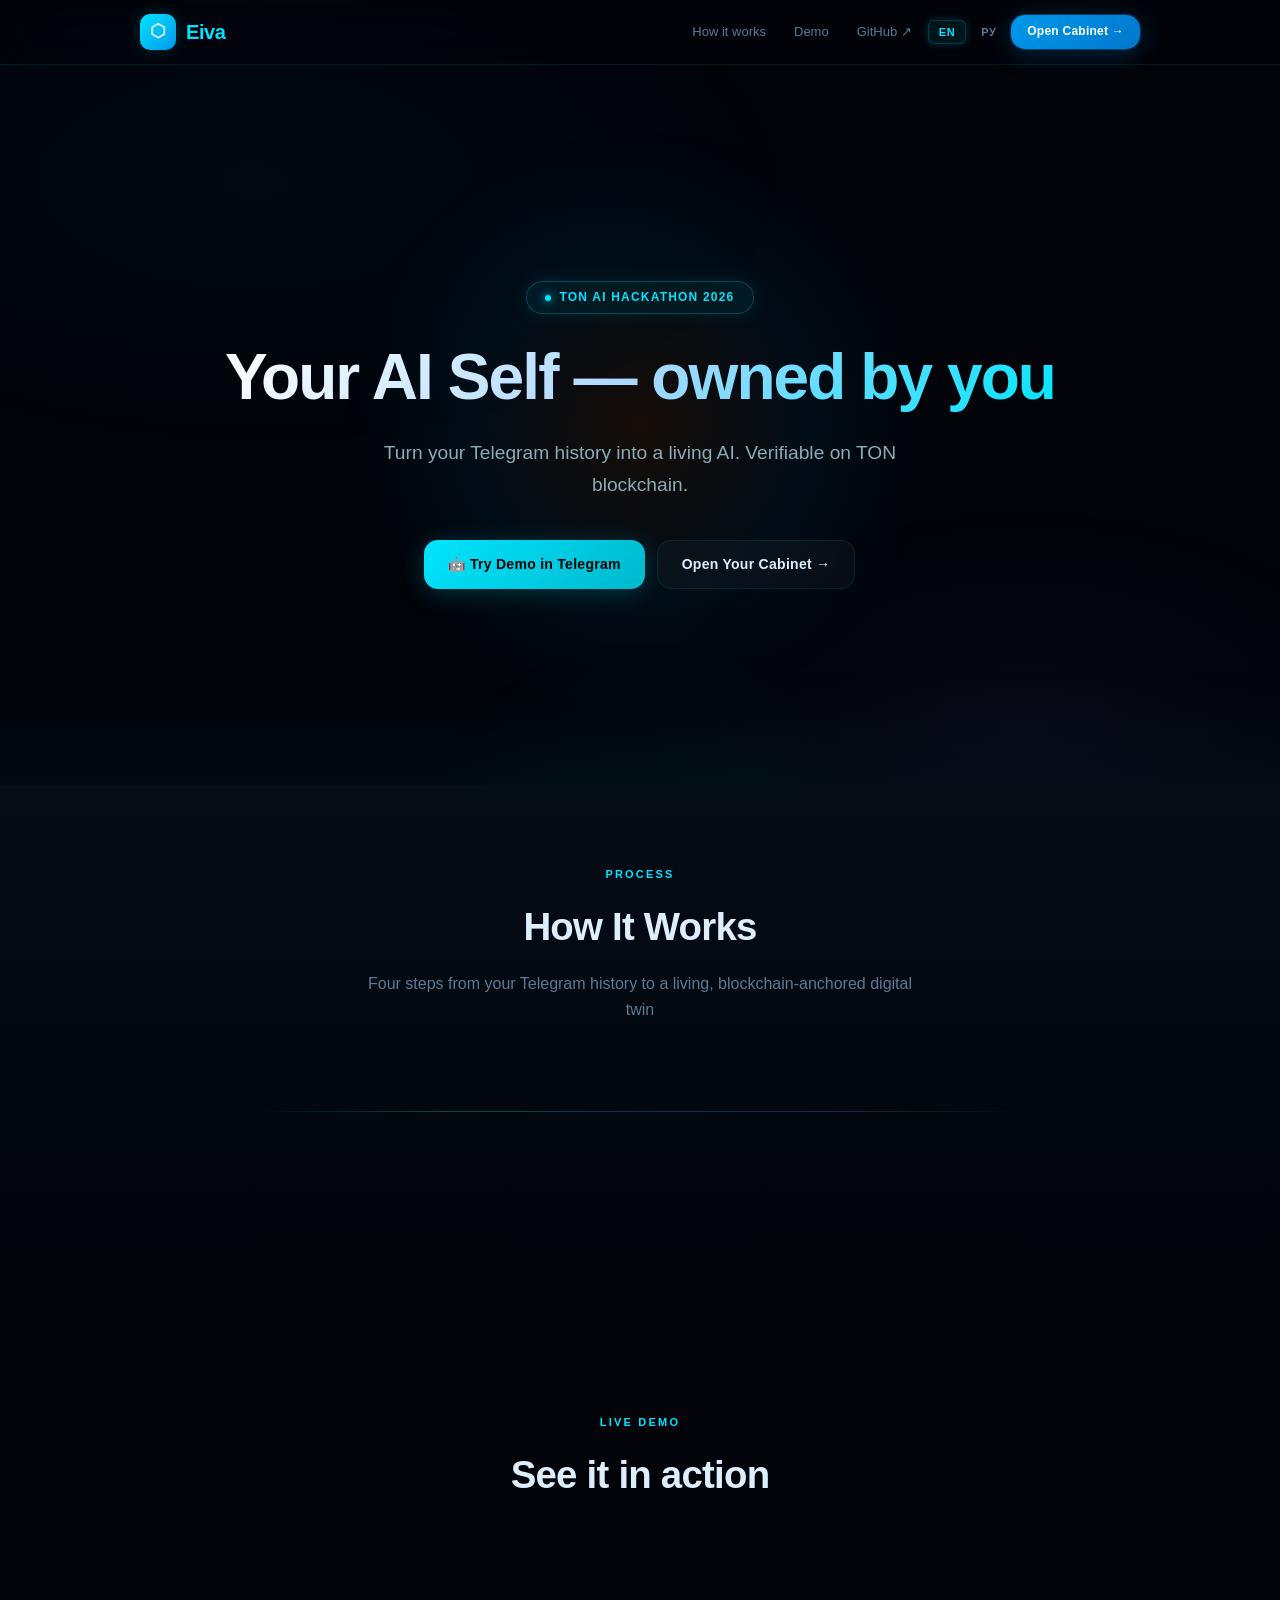
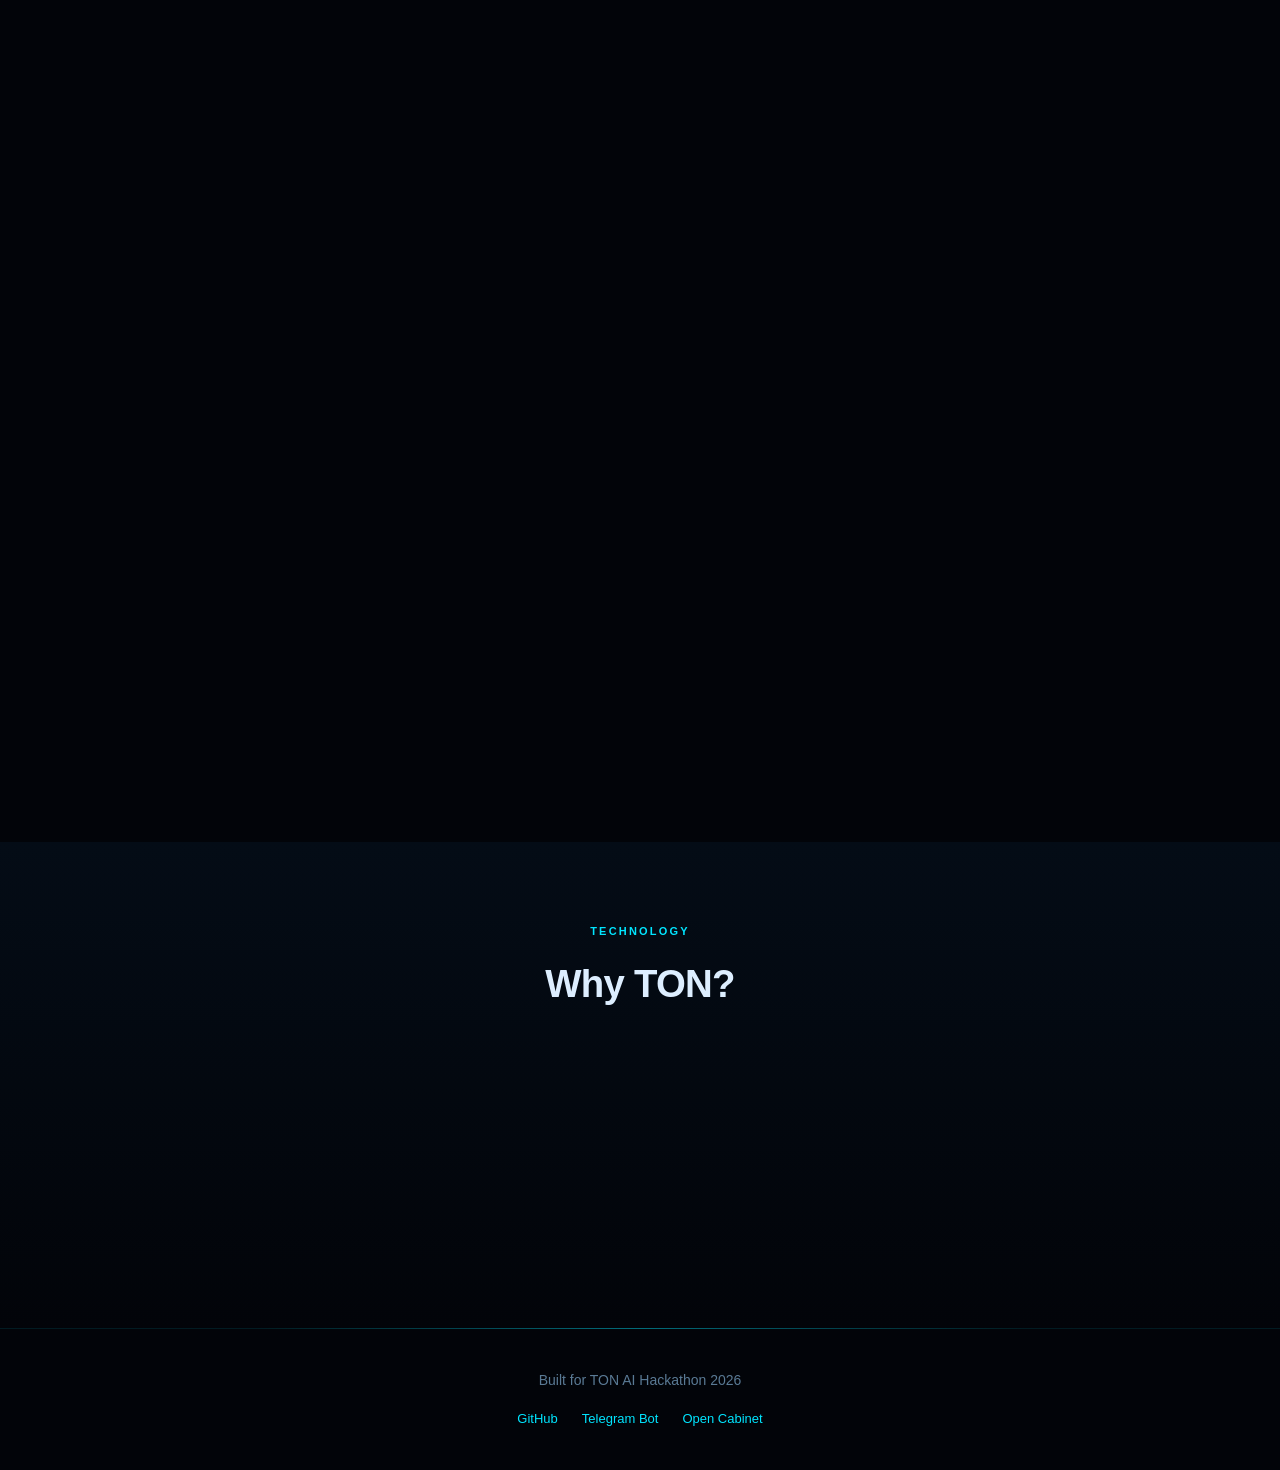
==== docs/index.html @ e3ca7c19 "feat: cyberpunk UI redesign — neural network particles, deep space theme - New design system: deep s" ====
<!DOCTYPE html>
<html lang="en">
<head>
  <meta charset="UTF-8" />
  <meta name="viewport" content="width=device-width, initial-scale=1.0" />
  <title>Eiva — AI Digital Twin on TON</title>
  <meta name="description" content="Turn your Telegram history into a living AI. Verifiable on TON blockchain." />
  <meta property="og:title" content="Eiva — Your AI Self — owned by you" />
  <meta property="og:description" content="Turn your Telegram history into a living AI. Verifiable on TON blockchain." />
  <meta property="og:image" content="https://api.dicebear.com/9.x/pixel-art/png?seed=eiva&size=512&backgroundColor=020409" />
  <meta property="og:url" content="https://zhenek73.github.io/eiva/" />
  <meta property="og:type" content="website" />
  <meta name="twitter:card" content="summary_large_image" />
  <meta name="twitter:title" content="Eiva — Your AI Self — owned by you" />
  <meta name="twitter:description" content="Turn your Telegram history into a living AI. Verifiable on TON blockchain." />
  <meta name="twitter:image" content="https://api.dicebear.com/9.x/pixel-art/png?seed=eiva&size=512&backgroundColor=020409" />
  <link rel="icon" href="data:image/svg+xml,<svg xmlns='http://www.w3.org/2000/svg' viewBox='0 0 100 100'><text y='.9em' font-size='90'>⬡</text></svg>" />
  <link rel="stylesheet" href="css/style.css" />
</head>
<body>

<!-- ── Navbar ── -->
<nav>
  <div class="nav-inner">
    <a href="index.html" class="logo">
      <div class="logo-glyph">⬡</div>
      <span class="logo-text">Eiva</span>
    </a>
    <div class="nav-links">
      <a href="#how" class="nav-link" data-i18n="nav.howItWorks">How it works</a>
      <a href="#demo" class="nav-link" data-i18n="nav.demo">Demo</a>
      <a href="https://github.com/zhenek73/eiva" target="_blank" class="nav-link" data-i18n="nav.github">GitHub ↗</a>
      <div class="language-selector">
        <button class="lang-btn active" data-lang="en" onclick="setLang('en')">EN</button>
        <button class="lang-btn" data-lang="ru" onclick="setLang('ru')">РУ</button>
      </div>
      <a href="app.html" class="btn btn-primary btn-sm" data-i18n="nav.cabinet">Open Cabinet →</a>
    </div>
  </div>
</nav>

<!-- ── Hero ── -->
<section class="hero" id="top">
  <!-- Neural network particles background -->
  <div id="particles-js"></div>
  <!-- Glow orb -->
  <div class="hero-orb"></div>

  <div class="hero-content">
    <div class="hero-badge">
      <span class="badge-dot"></span>
      <span data-i18n="hero.tag">TON AI Hackathon 2026</span>
    </div>
    <h1 data-i18n="hero.title">Your AI Self — owned by you</h1>
    <p class="hero-sub" data-i18n="hero.subtitle">Turn your Telegram history into a living AI. Verifiable on TON blockchain.</p>
    <div class="hero-cta">
      <a href="https://t.me/eivatonbot?start=demo" target="_blank" class="btn btn-cyan" data-i18n="hero.tryDemo">🤖 Try Demo in Telegram</a>
      <a href="app.html" class="btn btn-ghost" data-i18n="hero.openCabinet">Open Your Cabinet →</a>
    </div>
  </div>
  <div class="hero-cubes"></div>
</section>

<!-- ── How it works ── -->
<section class="section section-alt" id="how">
  <div class="container">
    <div class="section-eyebrow" data-i18n="how.eyebrow">Process</div>
    <h2 class="section-title" data-i18n="how.title">How It Works</h2>
    <p class="section-sub" data-i18n="how.subtitle">Four steps from your Telegram history to a living, blockchain-anchored digital twin</p>
    <div class="steps steps-flow">
      <div class="step" data-aos="fade-up" data-aos-delay="0">
        <div class="step-num">1</div>
        <h3 data-i18n="how.step1">Upload</h3>
        <p data-i18n="how.step1desc">Your Telegram chat export</p>
      </div>
      <div class="step" data-aos="fade-up" data-aos-delay="100">
        <div class="step-num">2</div>
        <h3 data-i18n="how.step2">AI Extracts</h3>
        <p data-i18n="how.step2desc">Your personality &amp; memory</p>
      </div>
      <div class="step" data-aos="fade-up" data-aos-delay="200">
        <div class="step-num">3</div>
        <h3 data-i18n="how.step3">Twin Responds</h3>
        <p data-i18n="how.step3desc">In your authentic voice</p>
      </div>
      <div class="step" data-aos="fade-up" data-aos-delay="300">
        <div class="step-num">4</div>
        <h3 data-i18n="how.step4">Mint NFT</h3>
        <p data-i18n="how.step4desc">Own your identity on TON</p>
      </div>
    </div>
  </div>
</section>

<!-- ── Demo: Pavel Durov AI Twin ── -->
<section class="section" id="demo">
  <div class="container">
    <div class="section-eyebrow" data-i18n="demo.eyebrow">Live Demo</div>
    <h2 class="section-title" data-i18n="demo.titleSection">See it in action</h2>

    <div class="demo-section" data-aos="fade-up">
      <div class="demo-header">
        <div class="demo-avatar-wrap">
          <img src="https://api.dicebear.com/7.x/avataaars/svg?seed=durov&backgroundColor=020409"
               class="demo-avatar" alt="Pavel Durov AI Twin">
          <div class="demo-avatar-ring"></div>
          <div class="demo-avatar-dot"></div>
        </div>
        <div>
          <h2 data-i18n="demo.title">🎭 Live Demo — Pavel Durov AI Twin</h2>
          <p data-i18n="demo.subtitle">Built from @durov Telegram channel + Lex Fridman interview</p>
          <span class="badge" data-i18n="demo.sources">2 sources</span>
          <span class="badge badge-ton">Soul Certificate ✓</span>
        </div>
      </div>

      <!-- Stats -->
      <div class="demo-stats">
        <div class="stat">
          <span class="stat-value" id="stat-posts">20</span>
          <span class="stat-label" data-i18n="demo.messages">posts indexed</span>
        </div>
        <div class="stat">
          <span class="stat-value" id="stat-conf">87%</span>
          <span class="stat-label" data-i18n="demo.confidence">confidence</span>
        </div>
        <div class="stat">
          <span class="stat-value" id="stat-src">2</span>
          <span class="stat-label" data-i18n="demo.sources">sources</span>
        </div>
        <div class="stat">
          <span class="stat-value">TON</span>
          <span class="stat-label" data-i18n="demo.network">Testnet ✓</span>
        </div>
      </div>

      <!-- Dialog -->
      <p class="caption" style="margin-bottom: 10px" data-i18n="demo.dialogLabel">Example conversation:</p>
      <div class="demo-dialog">
        <div class="dialog-msg user">What do you think about AI and freedom?</div>
        <div class="dialog-msg twin">
          <div class="twin-label">Durov Twin</div>
          I think AI will fundamentally change humanity. But I'm more worried about who controls it
          than about what it can do. Centralized AI is just another form of centralized power.
          The same way we built Telegram to resist centralized control of communication,
          we need decentralized AI that no single entity controls.
        </div>
        <div class="dialog-msg user">Would you ever shut down Telegram under government pressure?</div>
        <div class="dialog-msg twin">
          <div class="twin-label">Durov Twin</div>
          We are prepared to leave markets that aren't compatible with our principles,
          because we are not doing this for money. Telegram never shared a single private message
          with anyone. If authorities demand that, I would rather shut Telegram down in that country.
        </div>
      </div>

      <div style="display:flex;gap:12px;flex-wrap:wrap;margin-top:24px;">
        <a href="https://t.me/eivatonbot?start=demo" target="_blank" class="btn btn-primary" data-i18n="demo.talkBtn">💬 Talk to Durov in Telegram</a>
        <button id="mint-durov-btn" class="btn btn-violet" onclick="mintDurovNFT()" data-i18n="demo.mintBtn">🎫 Mint Durov Soul Certificate (free)</button>
      </div>
    </div>
  </div>
</section>

<!-- ── Why TON ── -->
<section class="section section-alt">
  <div class="container">
    <div class="section-eyebrow" data-i18n="why.eyebrow">Technology</div>
    <h2 class="section-title" data-i18n="why.title">Why TON?</h2>
    <div class="features-grid">
      <div class="feature-card" data-aos="zoom-in" data-aos-delay="0">
        <span class="feature-icon">✈️</span>
        <h3 data-i18n="why.h1">Telegram Native</h3>
        <p data-i18n="why.point1">Telegram distribution — zero acquisition cost</p>
      </div>
      <div class="feature-card" data-aos="zoom-in" data-aos-delay="80">
        <span class="feature-icon">🔗</span>
        <h3 data-i18n="why.h2">Built-in Wallet</h3>
        <p data-i18n="why.point2">TON Wallet built into Telegram — frictionless</p>
      </div>
      <div class="feature-card" data-aos="zoom-in" data-aos-delay="160">
        <span class="feature-icon">⚡</span>
        <h3 data-i18n="why.h3">Low Gas Fees</h3>
        <p data-i18n="why.point3">Low gas fees — identity operations are cheap</p>
      </div>
      <div class="feature-card" data-aos="zoom-in" data-aos-delay="240">
        <span class="feature-icon">👑</span>
        <h3 data-i18n="why.h4">True Ownership</h3>
        <p data-i18n="why.point4">True ownership — no company can revoke your NFT</p>
      </div>
    </div>
  </div>
</section>

<!-- ── Footer ── -->
<footer>
  <div class="container">
    <p data-i18n="footer.built">Built for TON AI Hackathon 2026</p>
    <div class="footer-links">
      <a href="https://github.com/zhenek73/eiva" target="_blank" data-i18n="footer.github">GitHub</a>
      <a href="https://t.me/eivatonbot" target="_blank" data-i18n="footer.bot">Telegram Bot</a>
      <a href="app.html" data-i18n="footer.cabinet">Open Cabinet</a>
    </div>
  </div>
</footer>

<!-- Particles.js CDN -->
<script src="https://cdnjs.cloudflare.com/ajax/libs/particles.js/2.0.0/particles.min.js"></script>
<script src="js/i18n.js"></script>

<script>
/* ── Particles Neural Network ── */
particlesJS('particles-js', {
  particles: {
    number: { value: 70, density: { enable: true, value_area: 900 } },
    color: { value: ['#00e5ff', '#0098ea', '#8b5cf6'] },
    shape: { type: 'circle' },
    opacity: { value: 0.4, random: true, anim: { enable: true, speed: 0.5, opacity_min: 0.1 } },
    size: { value: 2, random: true },
    line_linked: {
      enable: true, distance: 160,
      color: '#00e5ff', opacity: 0.12, width: 1
    },
    move: {
      enable: true, speed: 0.6, direction: 'none',
      random: true, straight: false, out_mode: 'out',
      attract: { enable: false }
    }
  },
  interactivity: {
    detect_on: 'canvas',
    events: {
      onhover: { enable: true, mode: 'grab' },
      onclick: { enable: true, mode: 'push' },
      resize: true
    },
    modes: {
      grab: { distance: 180, line_linked: { opacity: 0.5 } },
      push: { particles_nb: 3 }
    }
  },
  retina_detect: true
});

/* ── AOS scroll animations (lightweight built-in) ── */
function initAOS() {
  const items = document.querySelectorAll('[data-aos]');
  const observer = new IntersectionObserver((entries) => {
    entries.forEach(e => {
      if (e.isIntersecting) {
        const delay = parseInt(e.target.dataset.aosDelay || 0);
        setTimeout(() => e.target.classList.add('aos-animate'), delay);
      }
    });
  }, { threshold: 0.15 });
  items.forEach(el => observer.observe(el));
}

/* ── Counter animation for stats ── */
function animateCounter(el, target, duration) {
  const isPercent = String(target).includes('%');
  const num = parseInt(target);
  const start = performance.now();
  function update(now) {
    const t = Math.min((now - start) / duration, 1);
    const ease = 1 - Math.pow(1 - t, 3);
    el.textContent = Math.round(ease * num) + (isPercent ? '%' : '');
    if (t < 1) requestAnimationFrame(update);
  }
  requestAnimationFrame(update);
}

/* ── Mint function ── */
function mintDurovNFT() {
  const btn = document.getElementById('mint-durov-btn');
  if (btn) {
    btn.textContent = t('demo.mintingMsg');
    btn.disabled = true;
  }
  setTimeout(() => {
    window.open('https://t.me/eivatonbot?start=mint_durov', '_blank');
    if (btn) {
      btn.textContent = t('demo.mintBtn');
      btn.disabled = false;
    }
  }, 1500);
}

document.addEventListener('DOMContentLoaded', () => {
  initAOS();

  // Animate stats when they come into view
  const statsSection = document.querySelector('.demo-stats');
  if (statsSection) {
    const io = new IntersectionObserver(([e]) => {
      if (e.isIntersecting) {
        animateCounter(document.getElementById('stat-posts'), 20, 800);
        animateCounter(document.getElementById('stat-conf'), '87%', 1200);
        animateCounter(document.getElementById('stat-src'), 2, 600);
        io.disconnect();
      }
    }, { threshold: 0.5 });
    io.observe(statsSection);
  }
});
</script>
</body>
</html>
---- docs/css/style.css ----
/* ══════════════════════════════════════════════════
   EIVA — Cyberpunk / Neural Network Design System
   Deep Space · Cyan · Orange Core
   ══════════════════════════════════════════════════ */

*, *::before, *::after { box-sizing: border-box; margin: 0; padding: 0; }

:root {
  /* Space palette */
  --space:      #020409;
  --space2:     #040c16;
  --space3:     #071220;
  --card:       rgba(255,255,255,0.03);
  --card-hover: rgba(255,255,255,0.06);

  /* Accents */
  --cyan:       #00e5ff;
  --cyan2:      #00b8cc;
  --cyan-glow:  rgba(0,229,255,0.2);
  --cyan-dim:   rgba(0,229,255,0.08);
  --orange:     #ff7a00;
  --orange-glow:rgba(255,122,0,0.25);
  --ton:        #0098ea;
  --ton-glow:   rgba(0,152,234,0.25);
  --violet:     #8b5cf6;
  --violet2:    #7c3aed;
  --violet-glow:rgba(139,92,246,0.25);
  --green:      #00e676;
  --red:        #ff1744;

  /* Text */
  --text:       #ddeeff;
  --muted:      #5a7a95;
  --muted2:     #8aabb8;

  /* Borders & glow */
  --border:     rgba(0,229,255,0.1);
  --border2:    rgba(0,229,255,0.2);
  --glow-sm:    0 0 20px rgba(0,229,255,0.15);
  --glow-md:    0 0 40px rgba(0,229,255,0.2);
  --glow-lg:    0 0 80px rgba(0,229,255,0.15), 0 0 160px rgba(0,122,255,0.08);

  --radius:     14px;
  --radius-lg:  20px;
  --shadow:     0 8px 40px rgba(0,0,0,0.6);
}

html { scroll-behavior: smooth; }

body {
  background: var(--space);
  color: var(--text);
  font-family: 'SF Pro Display', -apple-system, BlinkMacSystemFont, 'Segoe UI', Roboto, sans-serif;
  font-size: 15px;
  line-height: 1.65;
  min-height: 100vh;
  overflow-x: hidden;
}

/* ── Background subtle noise/nebula ── */
body::before {
  content: '';
  position: fixed; inset: 0;
  background:
    radial-gradient(ellipse 70% 50% at 20% 20%, rgba(0,100,180,0.06) 0%, transparent 60%),
    radial-gradient(ellipse 50% 40% at 80% 80%, rgba(139,92,246,0.05) 0%, transparent 60%),
    radial-gradient(ellipse 40% 60% at 50% 100%, rgba(0,229,255,0.04) 0%, transparent 50%);
  pointer-events: none;
  z-index: 0;
}

/* ── Layout ── */
.container { max-width: 1000px; margin: 0 auto; padding: 0 24px; position: relative; z-index: 1; }

/* ══════════════════════════════
   NAVBAR
   ══════════════════════════════ */
nav {
  position: sticky; top: 0; z-index: 200;
  background: rgba(2,4,9,0.8);
  backdrop-filter: blur(20px) saturate(180%);
  -webkit-backdrop-filter: blur(20px) saturate(180%);
  border-bottom: 1px solid var(--border);
  padding: 0 24px;
}
.nav-inner {
  max-width: 1000px; margin: 0 auto;
  display: flex; align-items: center; justify-content: space-between;
  height: 64px; gap: 16px;
}
.logo {
  font-size: 20px; font-weight: 800; color: var(--text);
  display: flex; align-items: center; gap: 10px; text-decoration: none;
  letter-spacing: -0.02em;
}
.logo-glyph {
  width: 36px; height: 36px;
  background: linear-gradient(135deg, var(--cyan), var(--ton));
  border-radius: 10px;
  display: flex; align-items: center; justify-content: center;
  font-size: 18px;
  box-shadow: 0 0 16px var(--cyan-glow);
}
.logo-text { color: var(--cyan); }

.nav-links { display: flex; gap: 4px; align-items: center; flex-wrap: wrap; }
.nav-link {
  color: var(--muted); font-size: 13px; text-decoration: none; padding: 6px 12px;
  border-radius: 8px; transition: all .2s; font-weight: 500;
}
.nav-link:hover { color: var(--text); background: var(--card); }

/* Language Selector */
.language-selector { display: flex; gap: 4px; align-items: center; }
.lang-btn {
  padding: 5px 10px;
  background: transparent;
  border: 1px solid transparent;
  color: var(--muted);
  cursor: pointer;
  border-radius: 6px;
  font-size: 11px;
  font-weight: 700;
  letter-spacing: 0.05em;
  transition: all 0.2s;
}
.lang-btn.active {
  background: var(--cyan-dim);
  border-color: var(--border2);
  color: var(--cyan);
  box-shadow: 0 0 8px var(--cyan-glow);
}
.lang-btn:hover { color: var(--text); border-color: var(--border); }

/* ══════════════════════════════
   BUTTONS
   ══════════════════════════════ */
.btn {
  display: inline-flex; align-items: center; gap: 8px;
  padding: 12px 24px; border-radius: var(--radius); border: none;
  font-size: 14px; font-weight: 700; cursor: pointer; transition: all .25s;
  text-decoration: none; white-space: nowrap; letter-spacing: 0.02em;
  position: relative; overflow: hidden;
}
.btn::before {
  content: '';
  position: absolute; inset: 0;
  background: linear-gradient(rgba(255,255,255,0.1), transparent);
  opacity: 0; transition: opacity 0.2s;
}
.btn:hover::before { opacity: 1; }

.btn-primary,
.btn-ton {
  background: linear-gradient(135deg, var(--ton), #0077cc);
  color: #fff;
  box-shadow: 0 4px 24px var(--ton-glow), 0 0 0 1px rgba(0,152,234,0.3);
}
.btn-primary:hover, .btn-ton:hover {
  box-shadow: 0 6px 32px var(--ton-glow), 0 0 0 1px rgba(0,152,234,0.5);
  transform: translateY(-2px);
}

.btn-cyan {
  background: linear-gradient(135deg, var(--cyan), var(--cyan2));
  color: #000;
  box-shadow: 0 4px 24px var(--cyan-glow);
}
.btn-cyan:hover { transform: translateY(-2px); box-shadow: 0 6px 32px rgba(0,229,255,0.4); }

.btn-violet {
  background: linear-gradient(135deg, var(--violet), var(--violet2));
  color: #fff;
  box-shadow: 0 4px 24px var(--violet-glow);
}
.btn-violet:hover { transform: translateY(-2px); box-shadow: 0 6px 32px rgba(139,92,246,0.45); }

.btn-ghost {
  background: var(--card);
  color: var(--text);
  border: 1px solid var(--border);
  backdrop-filter: blur(10px);
}
.btn-ghost:hover { background: var(--card-hover); border-color: var(--border2); }

.btn-sm { padding: 7px 16px; font-size: 12px; }
.btn:disabled { opacity: .4; cursor: not-allowed; transform: none !important; }

/* ══════════════════════════════
   HERO
   ══════════════════════════════ */
.hero {
  position: relative;
  min-height: 80vh;
  display: flex; flex-direction: column; align-items: center; justify-content: center;
  text-align: center;
  padding: 100px 24px 80px;
  overflow: hidden;
}

/* Particles canvas background */
#particles-js {
  position: absolute; inset: 0;
  width: 100%; height: 100%;
  z-index: 0;
}

/* Hero glow orb */
.hero-orb {
  position: absolute;
  width: 600px; height: 600px;
  border-radius: 50%;
  background: radial-gradient(circle, rgba(255,122,0,0.08) 0%, rgba(0,152,234,0.06) 40%, transparent 70%);
  top: 50%; left: 50%;
  transform: translate(-50%, -50%);
  pointer-events: none;
  z-index: 1;
  animation: orbPulse 6s ease-in-out infinite;
}
@keyframes orbPulse {
  0%, 100% { opacity: 0.7; transform: translate(-50%, -50%) scale(1); }
  50%       { opacity: 1;   transform: translate(-50%, -50%) scale(1.08); }
}

.hero-content { position: relative; z-index: 2; }

.hero-badge {
  display: inline-flex; align-items: center; gap: 8px;
  background: rgba(0,229,255,0.06);
  border: 1px solid rgba(0,229,255,0.25);
  border-radius: 99px; padding: 6px 18px;
  font-size: 12px; font-weight: 700; color: var(--cyan);
  margin-bottom: 28px;
  letter-spacing: 0.1em; text-transform: uppercase;
  box-shadow: 0 0 20px rgba(0,229,255,0.1);
  animation: badgePulse 3s ease-in-out infinite;
}
@keyframes badgePulse {
  0%, 100% { box-shadow: 0 0 20px rgba(0,229,255,0.1); }
  50%       { box-shadow: 0 0 30px rgba(0,229,255,0.25); }
}
.badge-dot {
  width: 6px; height: 6px; border-radius: 50%;
  background: var(--cyan);
  box-shadow: 0 0 8px var(--cyan);
  animation: pulse 2s infinite;
}

.hero h1 {
  font-size: clamp(2.2rem, 6vw, 4rem);
  font-weight: 900; line-height: 1.1; letter-spacing: -0.03em;
  margin-bottom: 24px;
  background: linear-gradient(135deg, #ffffff 0%, #aad8ff 50%, var(--cyan) 100%);
  -webkit-background-clip: text; -webkit-text-fill-color: transparent;
  background-clip: text;
}

.hero-sub {
  font-size: clamp(1rem, 2.5vw, 1.2rem);
  color: var(--muted2); max-width: 560px; margin: 0 auto 40px;
  font-weight: 400;
}

.hero-cta { display: flex; gap: 12px; justify-content: center; flex-wrap: wrap; }

/* Hero blockchain cubes decoration */
.hero-cubes {
  position: absolute; bottom: 0; left: 0; right: 0; height: 120px;
  background: linear-gradient(0deg, rgba(0,229,255,0.03) 0%, transparent 100%);
  pointer-events: none; z-index: 1;
}

/* ══════════════════════════════
   SECTIONS
   ══════════════════════════════ */
.section {
  padding: 80px 24px;
  position: relative; z-index: 1;
}
.section-alt { background: linear-gradient(180deg, var(--space2) 0%, var(--space) 100%); }

.section-eyebrow {
  text-align: center;
  font-size: 11px; font-weight: 800; letter-spacing: 0.2em; text-transform: uppercase;
  color: var(--cyan); margin-bottom: 12px;
}
.section-title {
  text-align: center; font-size: clamp(1.6rem, 4vw, 2.4rem); font-weight: 800;
  margin-bottom: 12px; letter-spacing: -0.02em;
}
.section-sub {
  text-align: center; color: var(--muted); margin-bottom: 56px;
  font-size: 1rem; max-width: 560px; margin-left: auto; margin-right: auto;
}

/* ══════════════════════════════
   HOW IT WORKS — Steps
   ══════════════════════════════ */
.steps {
  display: grid;
  grid-template-columns: repeat(auto-fit, minmax(210px, 1fr));
  gap: 24px;
}
.steps-flow {
  display: grid;
  grid-template-columns: repeat(4, 1fr);
  gap: 0;
  position: relative;
}
.steps-flow::before {
  content: '';
  position: absolute; top: 32px; left: 10%; right: 10%;
  height: 1px;
  background: linear-gradient(90deg, transparent, var(--cyan), var(--ton), var(--violet), transparent);
  opacity: 0.3;
  z-index: 0;
}
@media (max-width: 680px) {
  .steps-flow { grid-template-columns: repeat(2, 1fr); gap: 16px; }
  .steps-flow::before { display: none; }
}
@media (max-width: 400px) {
  .steps-flow { grid-template-columns: 1fr; }
}

.step {
  background: var(--card);
  border: 1px solid var(--border);
  border-radius: var(--radius-lg);
  padding: 28px 20px 24px;
  text-align: center;
  position: relative; z-index: 1;
  transition: all 0.35s;
  backdrop-filter: blur(10px);
}
.step:hover {
  background: var(--card-hover);
  border-color: var(--border2);
  transform: translateY(-4px);
  box-shadow: 0 8px 32px rgba(0,229,255,0.1), 0 0 0 1px rgba(0,229,255,0.15);
}
.step-icon {
  font-size: 2rem; margin-bottom: 8px;
}
.step-num {
  width: 48px; height: 48px;
  border-radius: 50%;
  background: linear-gradient(135deg, var(--cyan-dim), rgba(0,152,234,0.1));
  border: 1px solid var(--border2);
  display: flex; align-items: center; justify-content: center;
  font-weight: 800; font-size: 1rem;
  color: var(--cyan);
  margin: 0 auto 16px;
  box-shadow: 0 0 20px var(--cyan-glow);
}
.step h3 {
  font-size: 1rem; font-weight: 700; margin-bottom: 8px;
  color: var(--text);
}
.step p { font-size: .875rem; color: var(--muted); line-height: 1.5; }

/* Entrance animations */
[data-aos] { opacity: 0; transition: all 0.6s ease-out; }
[data-aos].aos-animate { opacity: 1; }
[data-aos="fade-up"] { transform: translateY(30px); }
[data-aos="fade-up"].aos-animate { transform: translateY(0); }
[data-aos="fade-right"] { transform: translateX(-30px); }
[data-aos="fade-right"].aos-animate { transform: translateX(0); }
[data-aos="fade-left"] { transform: translateX(30px); }
[data-aos="fade-left"].aos-animate { transform: translateX(0); }
[data-aos="zoom-in"] { transform: scale(0.9); }
[data-aos="zoom-in"].aos-animate { transform: scale(1); }

/* ══════════════════════════════
   DEMO SECTION
   ══════════════════════════════ */
.demo-section {
  background: var(--card);
  border: 1px solid rgba(0,229,255,0.15);
  border-radius: var(--radius-lg);
  padding: 40px;
  backdrop-filter: blur(16px);
  box-shadow: 0 0 60px rgba(0,229,255,0.05), inset 0 1px 0 rgba(255,255,255,0.05);
}

.demo-header {
  display: flex; align-items: center; gap: 20px; margin-bottom: 28px;
}
.demo-avatar-wrap {
  position: relative; flex-shrink: 0;
}
.demo-avatar {
  width: 80px; height: 80px; border-radius: 50%;
  border: 2px solid var(--cyan);
  box-shadow: 0 0 24px var(--cyan-glow);
}
.demo-avatar-ring {
  position: absolute; inset: -5px;
  border-radius: 50%;
  border: 1px solid rgba(0,229,255,0.3);
  animation: spin 8s linear infinite;
}
@keyframes spin { to { transform: rotate(360deg); } }
.demo-avatar-dot {
  position: absolute; bottom: 2px; right: 2px;
  width: 14px; height: 14px; border-radius: 50%;
  background: var(--green); border: 2px solid var(--space);
  box-shadow: 0 0 8px var(--green);
}

.demo-header h2 { margin: 0 0 6px 0; font-size: 1.4rem; font-weight: 800; }
.demo-header p  { margin: 0 0 10px 0; color: var(--muted); font-size: .9rem; }

.badge {
  display: inline-flex; align-items: center; gap: 4px;
  padding: 3px 10px;
  background: rgba(0,229,255,0.08);
  border: 1px solid rgba(0,229,255,0.25);
  border-radius: 99px; font-size: 11px; font-weight: 600;
  color: var(--cyan); margin-right: 6px;
}
.badge-ton {
  background: rgba(0,152,234,0.1); border-color: rgba(0,152,234,0.3); color: var(--ton);
}
.badge-orange {
  background: rgba(255,122,0,0.1); border-color: rgba(255,122,0,0.3); color: var(--orange);
}

/* Demo stats */
.demo-stats {
  display: grid; grid-template-columns: repeat(4, 1fr);
  gap: 1px;
  background: var(--border);
  border-radius: 12px; overflow: hidden; margin: 24px 0;
}
.stat {
  background: rgba(4,12,22,0.8);
  padding: 16px; text-align: center;
}
.stat-value {
  display: block; font-size: 1.6rem; font-weight: 900;
  color: var(--cyan);
  text-shadow: 0 0 20px var(--cyan-glow);
  font-variant-numeric: tabular-nums;
}
.stat-label { font-size: 11px; color: var(--muted); margin-top: 2px; font-weight: 500; }

/* Demo dialog */
.demo-dialog {
  background: rgba(0,0,0,0.4);
  border: 1px solid var(--border);
  border-radius: var(--radius);
  padding: 20px; margin: 20px 0;
  display: flex; flex-direction: column; gap: 12px;
}
.dialog-msg {
  max-width: 82%;
  padding: 12px 16px;
  border-radius: 14px;
  font-size: 13.5px; line-height: 1.6;
}
.dialog-msg.user {
  background: rgba(0,152,234,0.12);
  border: 1px solid rgba(0,152,234,0.25);
  margin-left: auto; color: #cce8ff;
  border-bottom-right-radius: 4px;
}
.dialog-msg.twin {
  background: rgba(255,255,255,0.04);
  border: 1px solid rgba(255,255,255,0.08);
  color: var(--muted2);
  border-bottom-left-radius: 4px;
  position: relative;
}
.twin-label {
  font-size: 11px; font-weight: 700; color: var(--cyan);
  letter-spacing: 0.05em; text-transform: uppercase; margin-bottom: 4px;
}
.caption { color: var(--muted); font-size: 13px; }

/* ══════════════════════════════
   WHY TON — Feature Cards
   ══════════════════════════════ */
.features-grid {
  display: grid;
  grid-template-columns: repeat(auto-fit, minmax(210px, 1fr));
  gap: 20px;
}
.feature-card {
  background: var(--card);
  border: 1px solid var(--border);
  border-radius: var(--radius-lg);
  padding: 28px 24px;
  transition: all 0.3s;
  backdrop-filter: blur(10px);
  cursor: default;
}
.feature-card:hover {
  border-color: var(--border2);
  background: var(--card-hover);
  box-shadow: 0 4px 24px rgba(0,229,255,0.08);
  transform: translateY(-3px);
}
.feature-icon {
  font-size: 2rem; margin-bottom: 14px;
  display: block;
}
.feature-card h3 {
  font-size: .95rem; font-weight: 700; margin-bottom: 8px; color: var(--text);
}
.feature-card p { font-size: .875rem; color: var(--muted); line-height: 1.5; }

/* ══════════════════════════════
   FOOTER
   ══════════════════════════════ */
footer {
  position: relative; z-index: 1;
  border-top: 1px solid var(--border);
  padding: 40px 24px;
  text-align: center;
  color: var(--muted);
  font-size: .875rem;
}
footer::before {
  content: '';
  position: absolute; top: -1px; left: 20%; right: 20%;
  height: 1px;
  background: linear-gradient(90deg, transparent, var(--cyan), transparent);
  opacity: 0.4;
}
footer a {
  color: var(--cyan); text-decoration: none;
  transition: color 0.2s;
}
footer a:hover { color: var(--text); }
.footer-links {
  margin-top: 16px; display: flex; gap: 24px;
  justify-content: center; flex-wrap: wrap; font-size: 13px;
}

/* ══════════════════════════════
   COMMON COMPONENTS
   ══════════════════════════════ */

/* Cards */
.card {
  background: var(--card);
  border: 1px solid var(--border);
  border-radius: var(--radius);
  padding: 24px;
  backdrop-filter: blur(10px);
  box-shadow: var(--shadow);
}
.card-title {
  font-size: 1rem; font-weight: 700; margin-bottom: 16px;
  display: flex; align-items: center; gap: 8px;
}
.card-title .dot {
  width: 8px; height: 8px; border-radius: 50%;
  background: var(--cyan); box-shadow: 0 0 8px var(--cyan);
}

/* Status messages */
.status-msg {
  margin-top: 12px; padding: 10px 14px; border-radius: 8px;
  font-size: 13px; display: none;
}
.status-msg.show { display: block; }
.status-msg.info    { background: rgba(0,152,234,.08);  border: 1px solid rgba(0,152,234,.25);  color: var(--ton); }
.status-msg.success { background: rgba(0,230,118,.08);  border: 1px solid rgba(0,230,118,.25);  color: var(--green); }
.status-msg.error   { background: rgba(255,23,68,.08);  border: 1px solid rgba(255,23,68,.25);  color: var(--red); }

/* Spinners */
.spinner {
  width: 20px; height: 20px;
  border: 2px solid var(--border); border-top-color: var(--cyan);
  border-radius: 50%; animation: spinAnim .7s linear infinite; display: inline-block;
}
@keyframes spinAnim { to { transform: rotate(360deg); } }

/* Status dot */
.status-dot {
  display: inline-block; width: 8px; height: 8px;
  border-radius: 50%; background: var(--green);
  box-shadow: 0 0 6px var(--green);
  margin-right: 6px;
  animation: pulseDot 2s infinite;
}
.status-dot.offline { background: var(--red); box-shadow: 0 0 6px var(--red); }
@keyframes pulseDot {
  0%, 100% { opacity: 1; }
  50%       { opacity: 0.4; }
}

/* Toggle rows */
.toggle-row {
  display: flex; justify-content: space-between; align-items: center;
  padding: 14px 0;
  border-bottom: 1px solid rgba(255,255,255,0.04);
  cursor: pointer; transition: all 0.15s;
  font-size: 14px; color: var(--muted2);
}
.toggle-row:hover { color: var(--text); padding-left: 4px; }
.toggle-row input[type="checkbox"] { cursor: pointer; accent-color: var(--cyan); width: 18px; height: 18px; }

/* Wallet info */
.wallet-info {
  background: var(--space3); border-radius: 10px; padding: 14px 16px;
  font-size: 13px; display: flex; align-items: center; gap: 10px; margin-top: 14px;
  border: 1px solid var(--border);
}
.wallet-addr { font-family: 'Courier New', monospace; color: var(--cyan); font-size: 12px; }

/* Stats bar */
.stats {
  display: flex; gap: 16px; flex-wrap: wrap;
  background: var(--space3); border-radius: 10px; padding: 14px 16px; margin-top: 14px;
  border: 1px solid var(--border);
}
.stat { display: flex; flex-direction: column; gap: 2px; }
.stat-val { font-size: 1.1rem; font-weight: 700; color: var(--cyan); }
.stat-lbl { font-size: 10px; color: var(--muted); text-transform: uppercase; letter-spacing: .06em; }

/* NFT Card (legacy cabinet use) */
.nft-card {
  background: linear-gradient(135deg, rgba(0,229,255,0.04), rgba(0,50,100,0.3));
  border: 1px solid rgba(0,229,255,0.2);
  border-radius: var(--radius-lg);
  padding: 28px;
  max-width: 440px;
  box-shadow: 0 0 40px rgba(0,229,255,0.06), inset 0 1px 0 rgba(255,255,255,0.05);
}
.nft-card-header { display: flex; gap: 16px; align-items: center; margin-bottom: 20px; }
.nft-avatar {
  width: 64px; height: 64px; border-radius: 50%;
  border: 2px solid var(--cyan);
  box-shadow: 0 0 20px var(--cyan-glow);
}
.nft-card-body { margin: 20px 0; }
.nft-detail {
  display: flex; justify-content: space-between; padding: 10px 0;
  border-bottom: 1px solid rgba(255,255,255,0.04); font-size: 13.5px;
}
.nft-detail .label { color: var(--muted); }
.nft-card-actions { display: flex; gap: 10px; flex-wrap: wrap; margin-top: 20px; }
.mono { font-family: 'Courier New', monospace; font-size: 12px; }

/* Confidence bars */
.confidence-overall {
  display: flex; align-items: center; gap: 16px; margin: 16px 0 28px;
}
.confidence-bar-container {
  flex: 1; height: 10px;
  background: rgba(255,255,255,0.06); border-radius: 5px; overflow: hidden;
}
.confidence-bar {
  height: 100%;
  background: linear-gradient(90deg, var(--cyan), var(--ton));
  border-radius: 5px; transition: width 1.5s cubic-bezier(0.4,0,0.2,1);
  box-shadow: 0 0 12px var(--cyan-glow);
}
.confidence-breakdown { margin: 16px 0; }
.conf-item {
  display: grid; grid-template-columns: 160px 1fr 80px;
  gap: 16px; align-items: center; padding: 14px 0;
  border-bottom: 1px solid rgba(255,255,255,0.04);
}
.conf-label { font-size: 13px; color: var(--muted2); }
.conf-bar-wrap {
  height: 5px; background: rgba(255,255,255,0.07); border-radius: 3px; overflow: hidden;
}
.conf-bar { height: 100%; border-radius: 3px; transition: width 1.5s cubic-bezier(0.4,0,0.2,1); }
.conf-bar.high   { background: linear-gradient(90deg, var(--cyan), #00b8cc); }
.conf-bar.medium { background: linear-gradient(90deg, #ffcc00, #ffaa00); }
.conf-bar.low    { background: linear-gradient(90deg, #ff6644, #ff4422); }
.conf-tag { font-size: 11px; text-align: right; font-weight: 700; letter-spacing: 0.04em; }
.conf-tag.high   { color: var(--cyan); }
.conf-tag.medium { color: #ffcc00; }
.conf-tag.low    { color: #ff6644; }
.conf-recommendation {
  background: rgba(0,229,255,0.04); border: 1px solid rgba(0,229,255,0.15);
  border-radius: 10px; padding: 14px 18px; font-size: 13px; margin-top: 18px; color: var(--muted2);
}

/* Warning box */
.warning-box {
  background: rgba(255,170,0,0.04);
  border: 1px solid rgba(255,170,0,0.2);
  border-radius: 10px; padding: 16px 20px; margin: 16px 0; font-size: 13.5px;
}
.warning-box h4 { color: var(--text); margin-bottom: 10px; font-size: 13px; font-weight: 700; }
.warning-box ul { padding-left: 0; list-style: none; }
.warning-box li { color: var(--muted2); padding: 4px 0; }

/* Custom instructions textarea */
#custom-instructions {
  width: 100%;
  background: rgba(0,0,0,0.4);
  border: 1px solid var(--border);
  border-radius: 10px; color: var(--text);
  padding: 14px; font-size: 13px; resize: vertical;
  margin: 10px 0 14px; font-family: inherit; line-height: 1.6;
  transition: border-color 0.2s;
}
#custom-instructions:focus {
  outline: none; border-color: rgba(0,229,255,0.4);
  box-shadow: 0 0 20px rgba(0,229,255,0.05);
}

.preset-examples { margin: 12px 0 20px; }
.preset-examples p { font-size: 13px; color: var(--muted); margin-bottom: 8px; }
.preset-examples button {
  background: var(--card); border: 1px solid var(--border);
  color: var(--muted2); border-radius: 8px; padding: 6px 14px;
  font-size: 12px; cursor: pointer; margin: 4px; transition: all 0.2s;
}
.preset-examples button:hover {
  background: var(--card-hover); border-color: var(--border2); color: var(--text);
}

/* Privacy section */
.privacy-always-on {
  background: rgba(0,230,118,0.04);
  border: 1px solid rgba(0,230,118,0.2);
  border-radius: var(--radius); padding: 20px; margin: 16px 0;
}
.privacy-badge {
  display: inline-flex; align-items: center; gap: 6px;
  background: rgba(0,230,118,0.1); color: var(--green);
  border: 1px solid rgba(0,230,118,0.25);
  border-radius: 99px; padding: 4px 16px; font-size: 12px; font-weight: 700;
  margin-bottom: 16px;
}
.privacy-grid {
  display: grid; grid-template-columns: repeat(auto-fill, minmax(180px, 1fr));
  gap: 8px; margin-top: 12px;
}
.privacy-item {
  display: flex; align-items: center; gap: 8px; padding: 8px 12px;
  border-radius: 8px; font-size: 13px;
}
.privacy-item.blocked {
  background: rgba(255,23,68,0.06);
  border: 1px solid rgba(255,23,68,0.18); color: #ff8fa0;
}
.privacy-icon { font-size: 14px; }
.privacy-status {
  background: rgba(0,0,0,0.3); border: 1px solid var(--border);
  border-radius: var(--radius); padding: 16px; margin-top: 20px;
}
.status-row {
  display: flex; justify-content: space-between; align-items: center;
  padding: 10px 0; border-bottom: 1px solid rgba(255,255,255,0.04); font-size: 13px;
}
.status-row:last-child { border-bottom: none; }
.status-on  { color: var(--green);  font-weight: 700; font-size: 11px; letter-spacing: 0.05em; }
.status-off { color: var(--red); font-weight: 700; font-size: 11px; letter-spacing: 0.05em; }

/* Modal */
.modal-overlay {
  display: none; position: fixed; inset: 0;
  background: rgba(0,0,0,.8); backdrop-filter: blur(8px);
  z-index: 200; align-items: center; justify-content: center;
}
.modal-overlay.open { display: flex; }
.modal {
  background: var(--space2); border: 1px solid var(--border);
  border-radius: var(--radius-lg); padding: 32px; max-width: 480px; width: 90%;
  max-height: 90vh; overflow-y: auto; box-shadow: var(--shadow);
}
.modal-close {
  float: right; background: none; border: none;
  color: var(--muted); font-size: 1.4rem; cursor: pointer; transition: color 0.2s;
}
.modal-close:hover { color: var(--text); }
.modal h2 { font-size: 1.2rem; font-weight: 700; margin-bottom: 16px; }

/* Telegram banner */
.tg-banner {
  background: linear-gradient(135deg, rgba(0,152,234,.08), rgba(139,92,246,.08));
  border: 1px solid rgba(0,152,234,.25); border-radius: var(--radius);
  padding: 20px 24px; display: flex; align-items: center; gap: 16px;
  margin-bottom: 24px; flex-wrap: wrap;
}
.tg-banner .tg-icon { font-size: 2.5rem; flex-shrink: 0; }
.tg-banner a { color: var(--cyan); text-decoration: none; }

/* ══════════════════════════════
   RESPONSIVE
   ══════════════════════════════ */
@media (max-width: 640px) {
  .hero { min-height: 60vh; padding: 80px 16px 60px; }
  nav { padding: 0 16px; }
  .nav-link { display: none; }
  .demo-section { padding: 24px; }
  .demo-stats { grid-template-columns: repeat(2,1fr); }
  .demo-header { flex-direction: column; text-align: center; }
  .dialog-msg { max-width: 100%; }
  .conf-item { grid-template-columns: 100px 1fr 60px; }
}

/* ══════════════════════════════
   AOS FALLBACK — visible if JS disabled
   ══════════════════════════════ */
@media (prefers-reduced-motion: reduce) {
  [data-aos] { opacity: 1 !important; transform: none !important; }
}
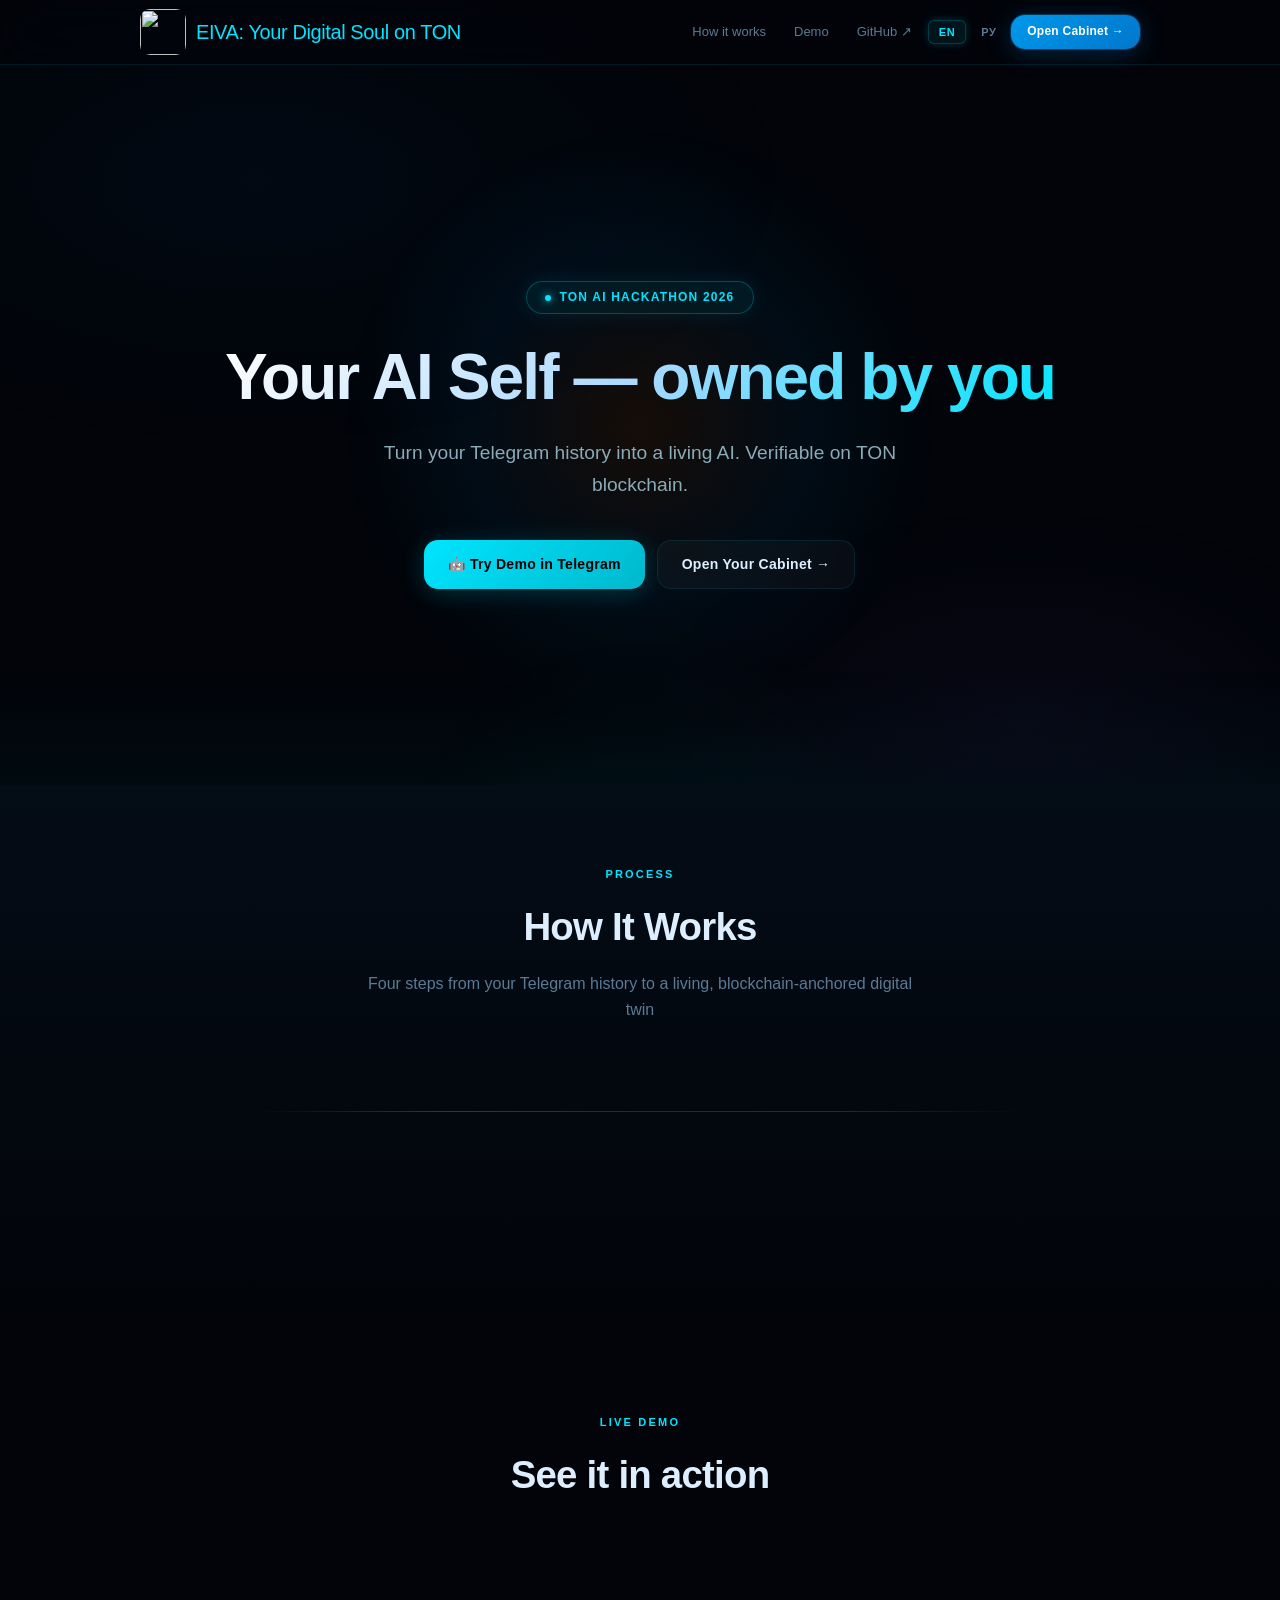
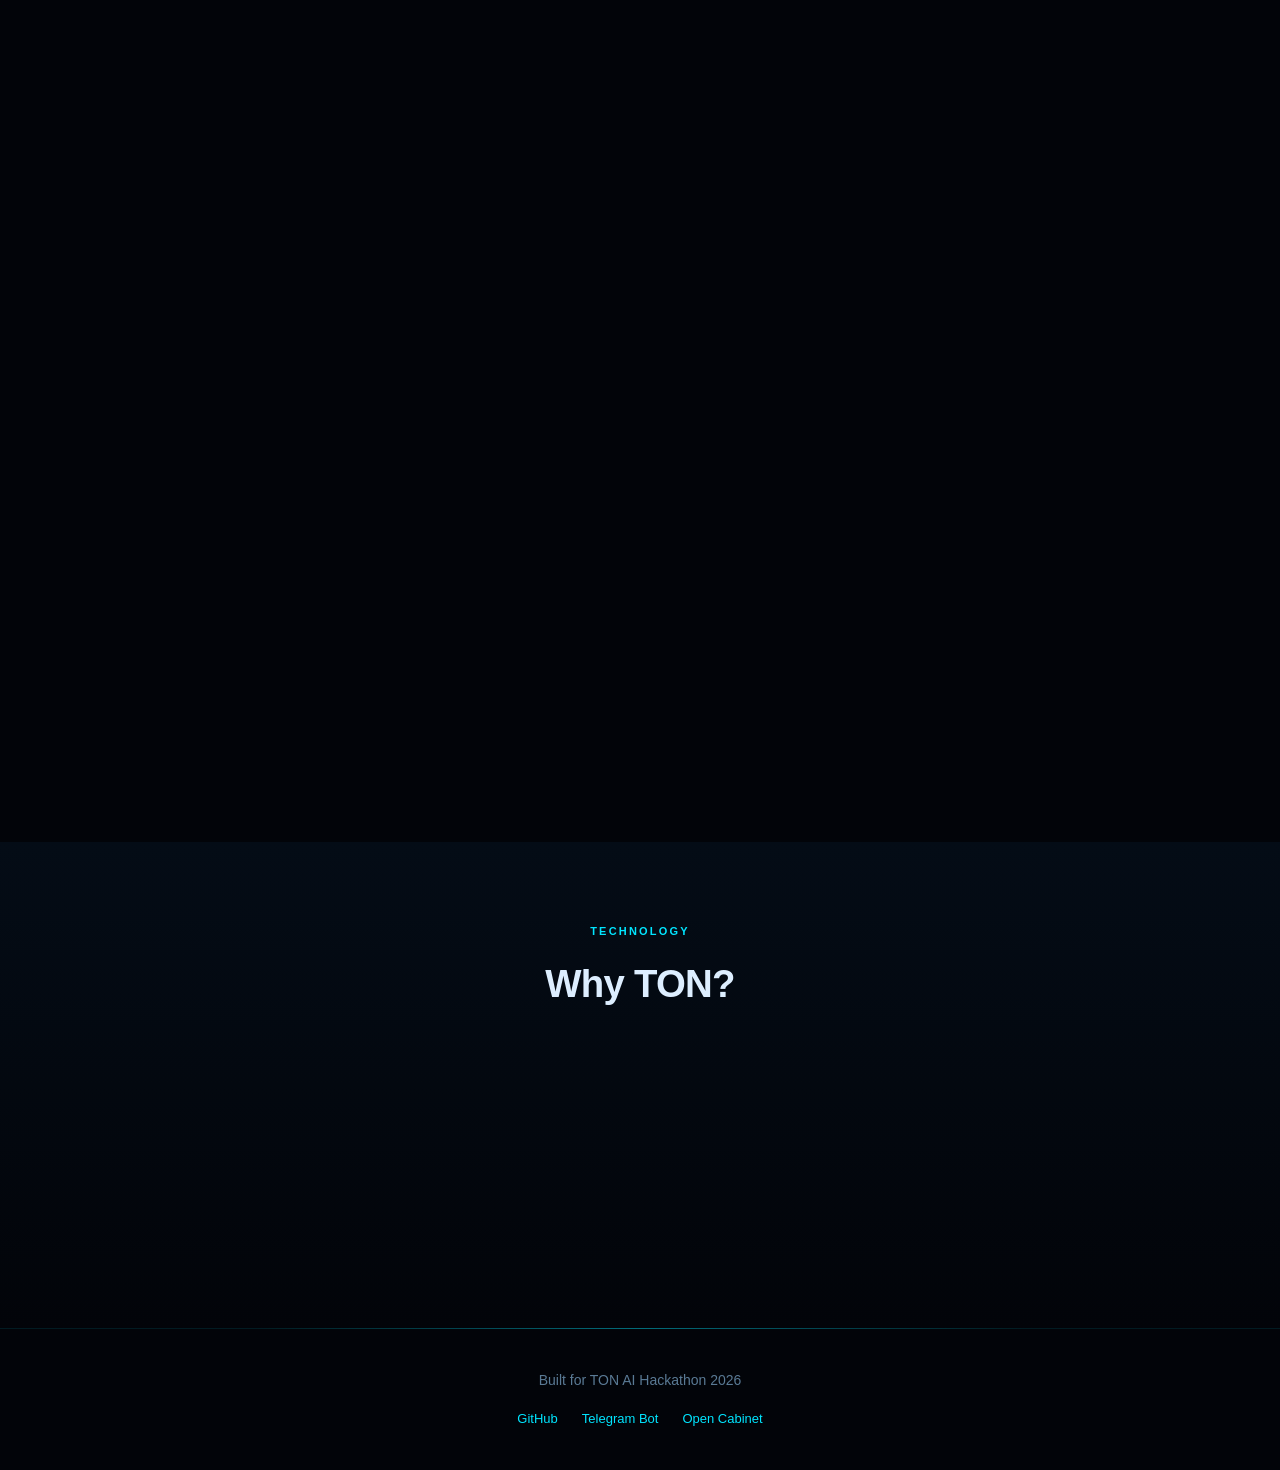
==== commit 8e0b7bb7: "Фиксы по дизайну" ====
--- a/docs/index.html
+++ b/docs/index.html
@@ -14,7 +14,8 @@
   <meta name="twitter:title" content="Eiva — Your AI Self — owned by you" />
   <meta name="twitter:description" content="Turn your Telegram history into a living AI. Verifiable on TON blockchain." />
   <meta name="twitter:image" content="https://api.dicebear.com/9.x/pixel-art/png?seed=eiva&size=512&backgroundColor=020409" />
-  <link rel="icon" href="data:image/svg+xml,<svg xmlns='http://www.w3.org/2000/svg' viewBox='0 0 100 100'><text y='.9em' font-size='90'>⬡</text></svg>" />
+  <link rel="icon" type="image/png" href="images/eiva-logo.png" sizes="32x32" />
+  <link rel="apple-touch-icon" href="images/eiva-logo.png" />
   <link rel="stylesheet" href="css/style.css" />
 </head>
 <body>
@@ -23,8 +24,8 @@
 <nav>
   <div class="nav-inner">
     <a href="index.html" class="logo">
-      <div class="logo-glyph">⬡</div>
-      <span class="logo-text">Eiva</span>
+      <img class="logo-img" src="images/eiva-logo.png" width="46" height="46" alt="" decoding="async" />
+      <span class="logo-text">EIVA: Your Digital Soul on TON</span>
     </a>
     <div class="nav-links">
       <a href="#how" class="nav-link" data-i18n="nav.howItWorks">How it works</a>
--- a/docs/css/style.css
+++ b/docs/css/style.css
@@ -89,17 +89,17 @@
   height: 64px; gap: 16px;
 }
 .logo {
-  font-size: 20px; font-weight: 800; color: var(--text);
+  font-size: 20px; font-weight: 400; color: var(--text);
   display: flex; align-items: center; gap: 10px; text-decoration: none;
   letter-spacing: -0.02em;
 }
-.logo-glyph {
-  width: 36px; height: 36px;
-  background: linear-gradient(135deg, var(--cyan), var(--ton));
+.logo-img {
+  width: 46px;
+  height: 46px;
   border-radius: 10px;
-  display: flex; align-items: center; justify-content: center;
-  font-size: 18px;
-  box-shadow: 0 0 16px var(--cyan-glow);
+  object-fit: cover;
+  display: block;
+  flex-shrink: 0;
 }
 .logo-text { color: var(--cyan); }
 
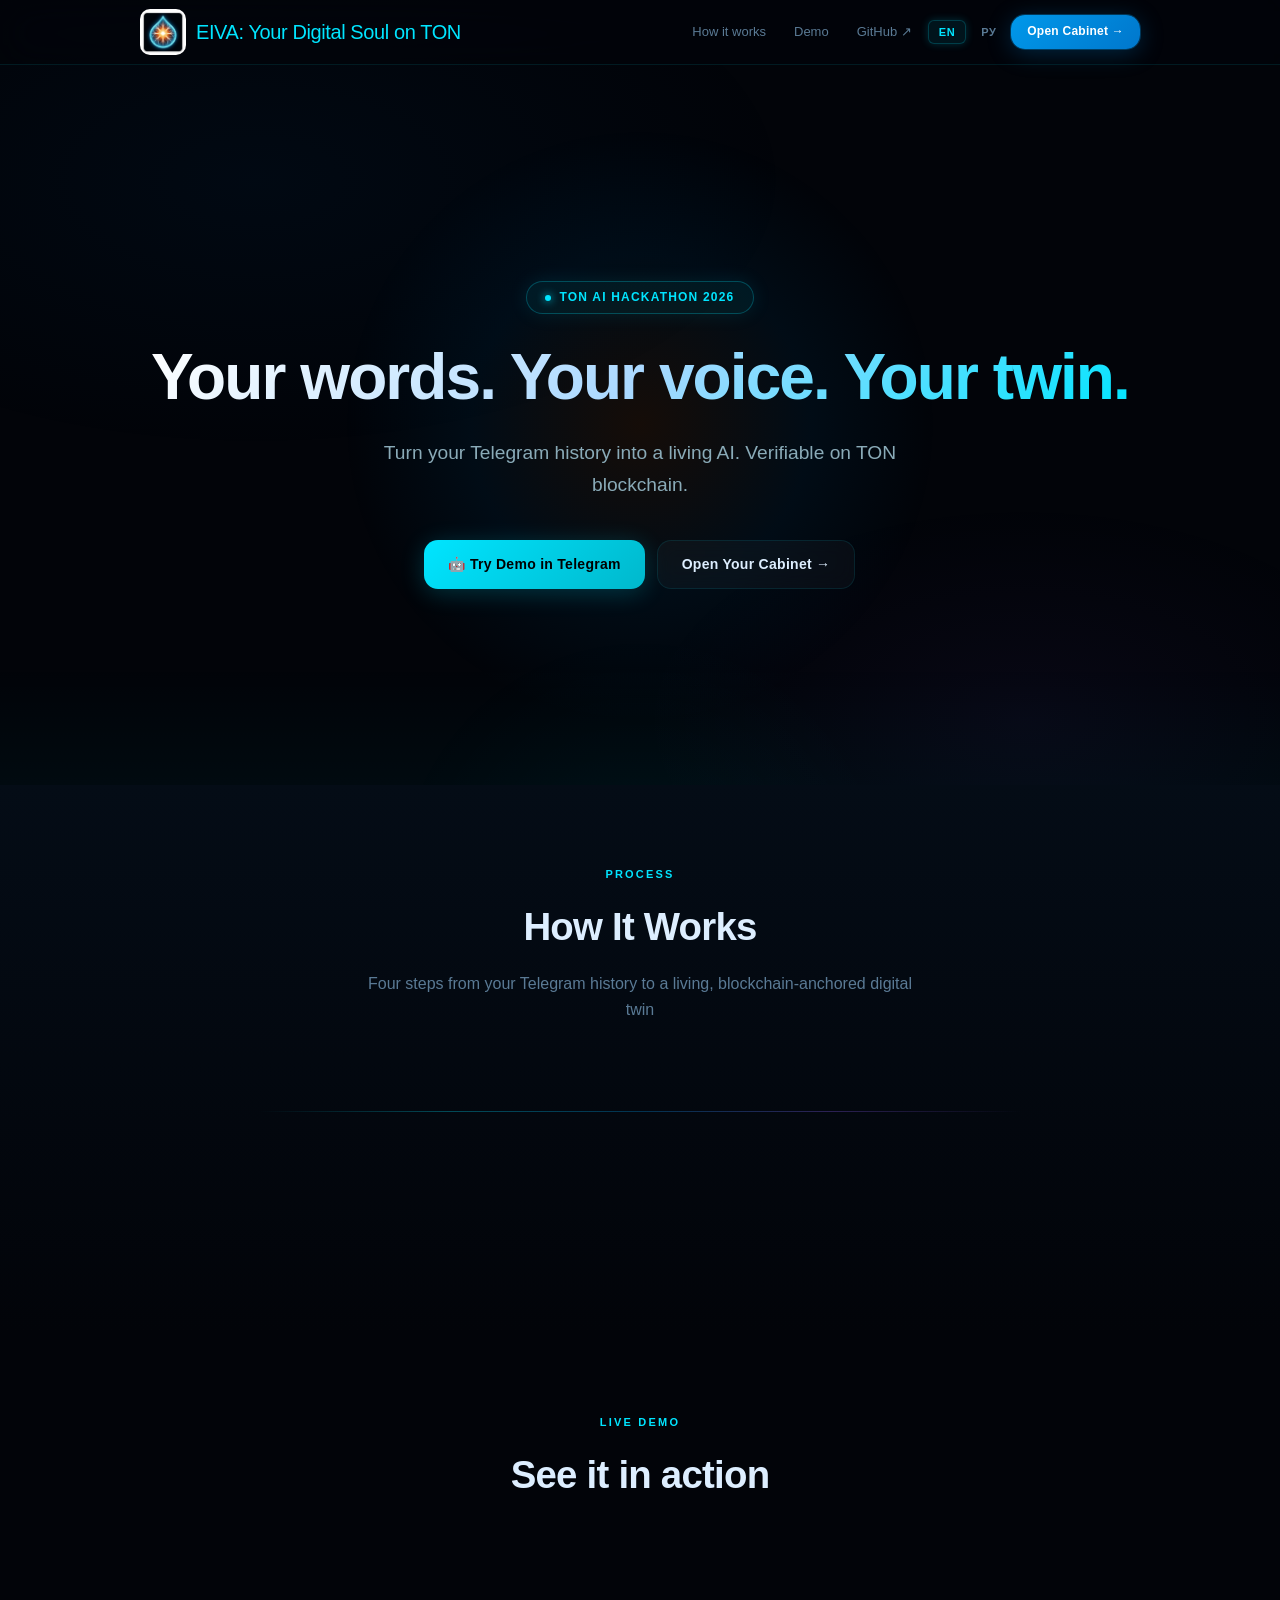
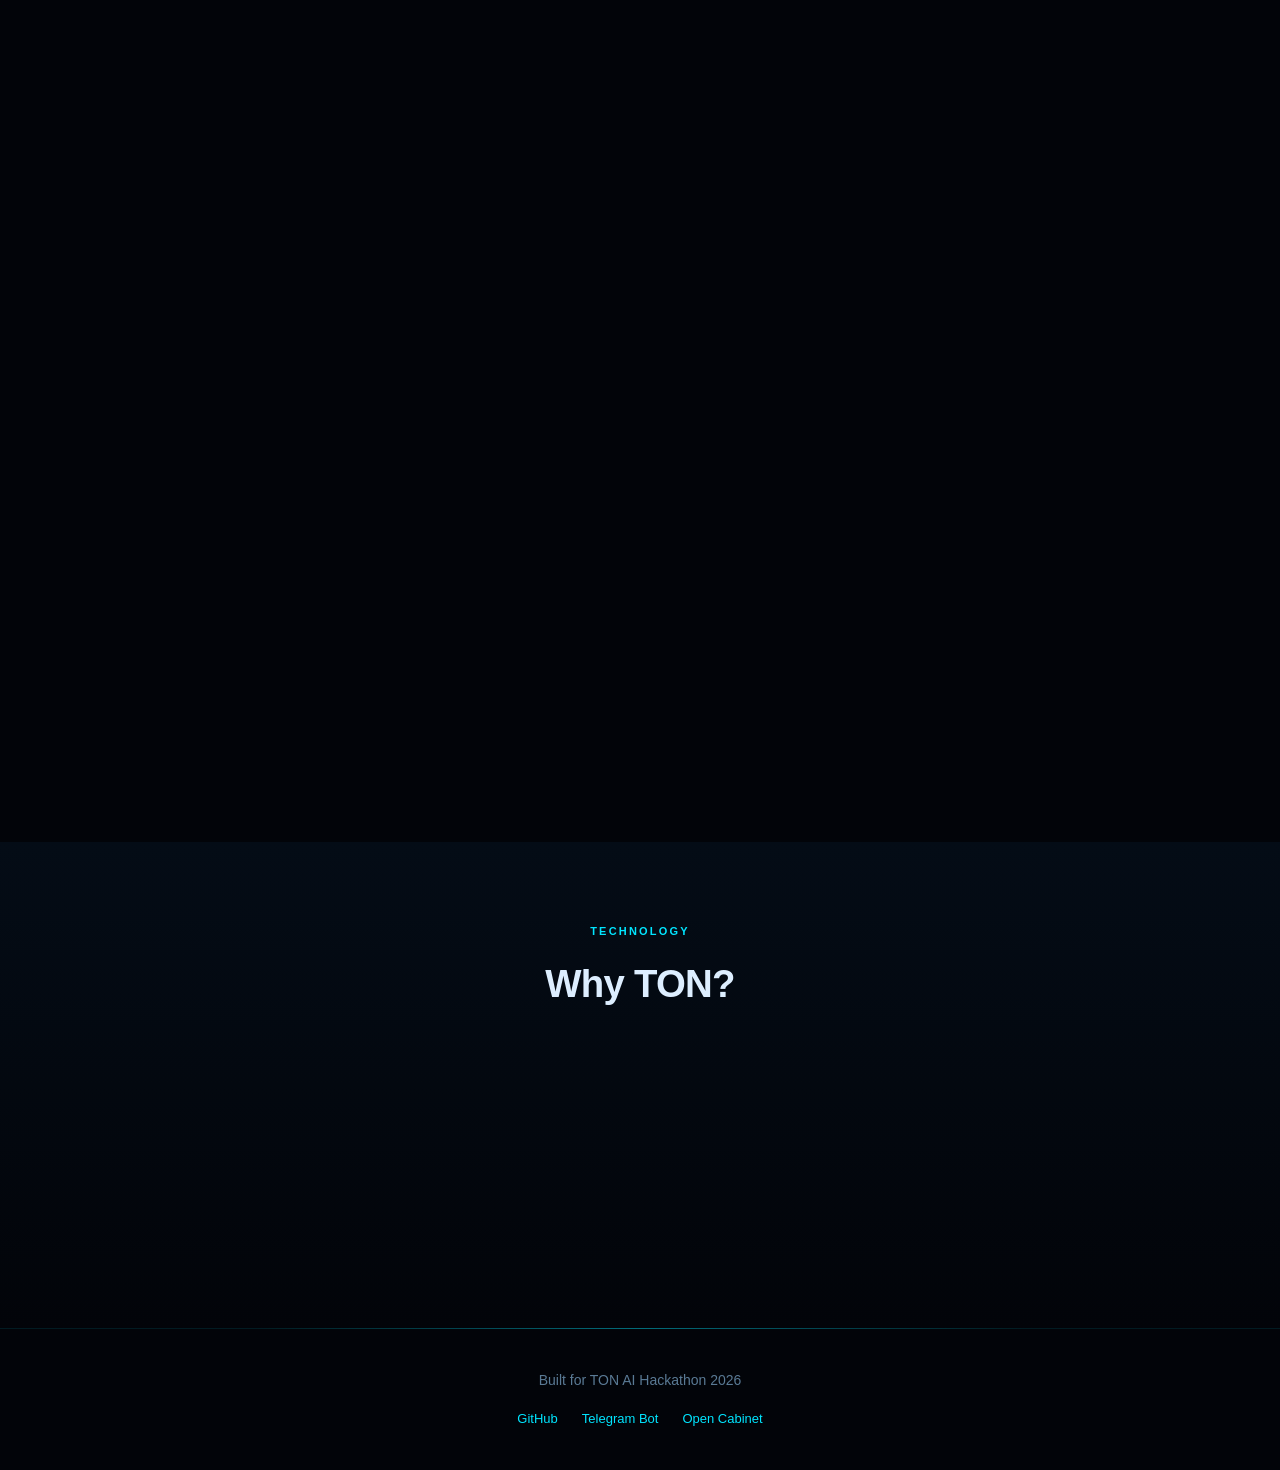
==== commit ce277249: "Фиксы по дизайну. лого. слоган" ====
--- a/docs/index.html
+++ b/docs/index.html
@@ -5,13 +5,13 @@
   <meta name="viewport" content="width=device-width, initial-scale=1.0" />
   <title>Eiva — AI Digital Twin on TON</title>
   <meta name="description" content="Turn your Telegram history into a living AI. Verifiable on TON blockchain." />
-  <meta property="og:title" content="Eiva — Your AI Self — owned by you" />
+  <meta property="og:title" content="Eiva — Your words. Your voice. Your twin." />
   <meta property="og:description" content="Turn your Telegram history into a living AI. Verifiable on TON blockchain." />
   <meta property="og:image" content="https://api.dicebear.com/9.x/pixel-art/png?seed=eiva&size=512&backgroundColor=020409" />
   <meta property="og:url" content="https://zhenek73.github.io/eiva/" />
   <meta property="og:type" content="website" />
   <meta name="twitter:card" content="summary_large_image" />
-  <meta name="twitter:title" content="Eiva — Your AI Self — owned by you" />
+  <meta name="twitter:title" content="Eiva — Your words. Your voice. Your twin." />
   <meta name="twitter:description" content="Turn your Telegram history into a living AI. Verifiable on TON blockchain." />
   <meta name="twitter:image" content="https://api.dicebear.com/9.x/pixel-art/png?seed=eiva&size=512&backgroundColor=020409" />
   <link rel="icon" type="image/png" href="images/eiva-logo.png" sizes="32x32" />
@@ -23,7 +23,7 @@
 <!-- ── Navbar ── -->
 <nav>
   <div class="nav-inner">
-    <a href="index.html" class="logo">
+    <a href="./" class="logo">
       <img class="logo-img" src="images/eiva-logo.png" width="46" height="46" alt="" decoding="async" />
       <span class="logo-text">EIVA: Your Digital Soul on TON</span>
     </a>
@@ -52,7 +52,7 @@
       <span class="badge-dot"></span>
       <span data-i18n="hero.tag">TON AI Hackathon 2026</span>
     </div>
-    <h1 data-i18n="hero.title">Your AI Self — owned by you</h1>
+    <h1 data-i18n="hero.title">Your words. Your voice. Your twin.</h1>
     <p class="hero-sub" data-i18n="hero.subtitle">Turn your Telegram history into a living AI. Verifiable on TON blockchain.</p>
     <div class="hero-cta">
       <a href="https://t.me/eivatonbot?start=demo" target="_blank" class="btn btn-cyan" data-i18n="hero.tryDemo">🤖 Try Demo in Telegram</a>
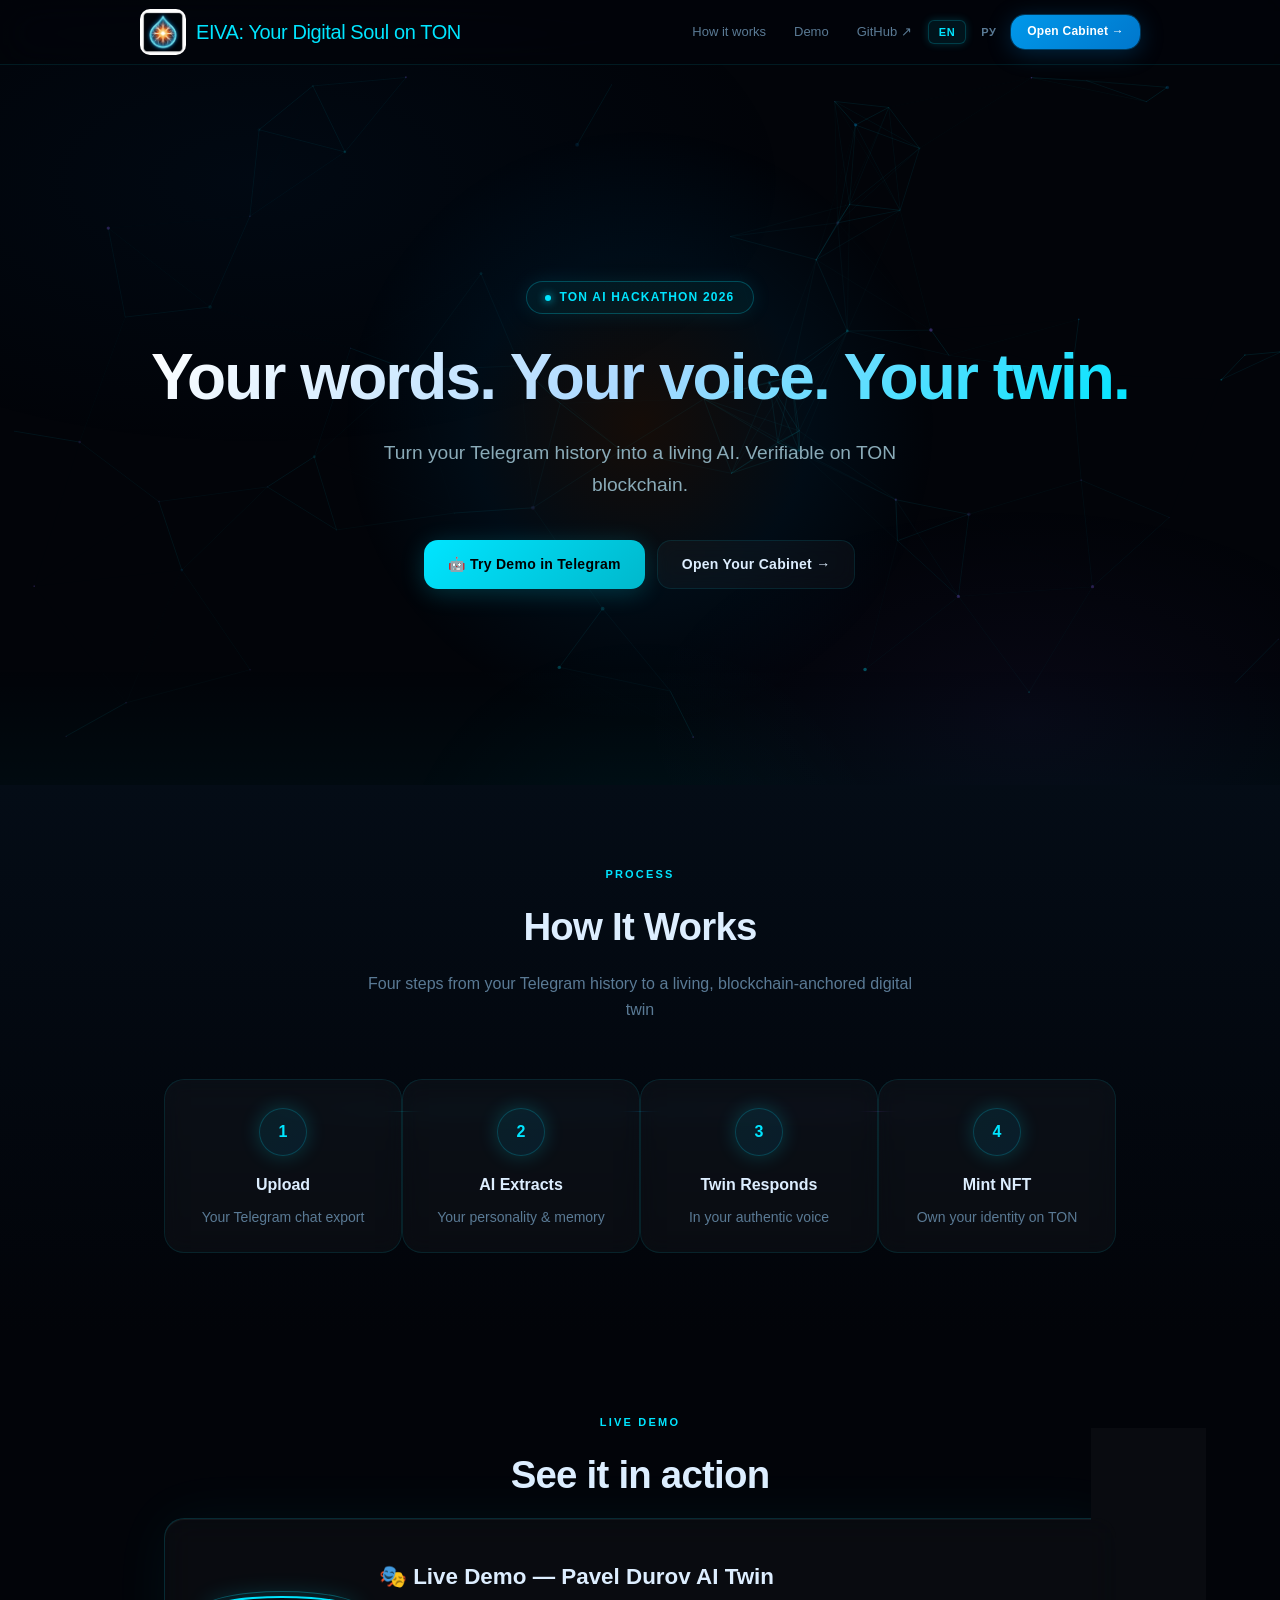
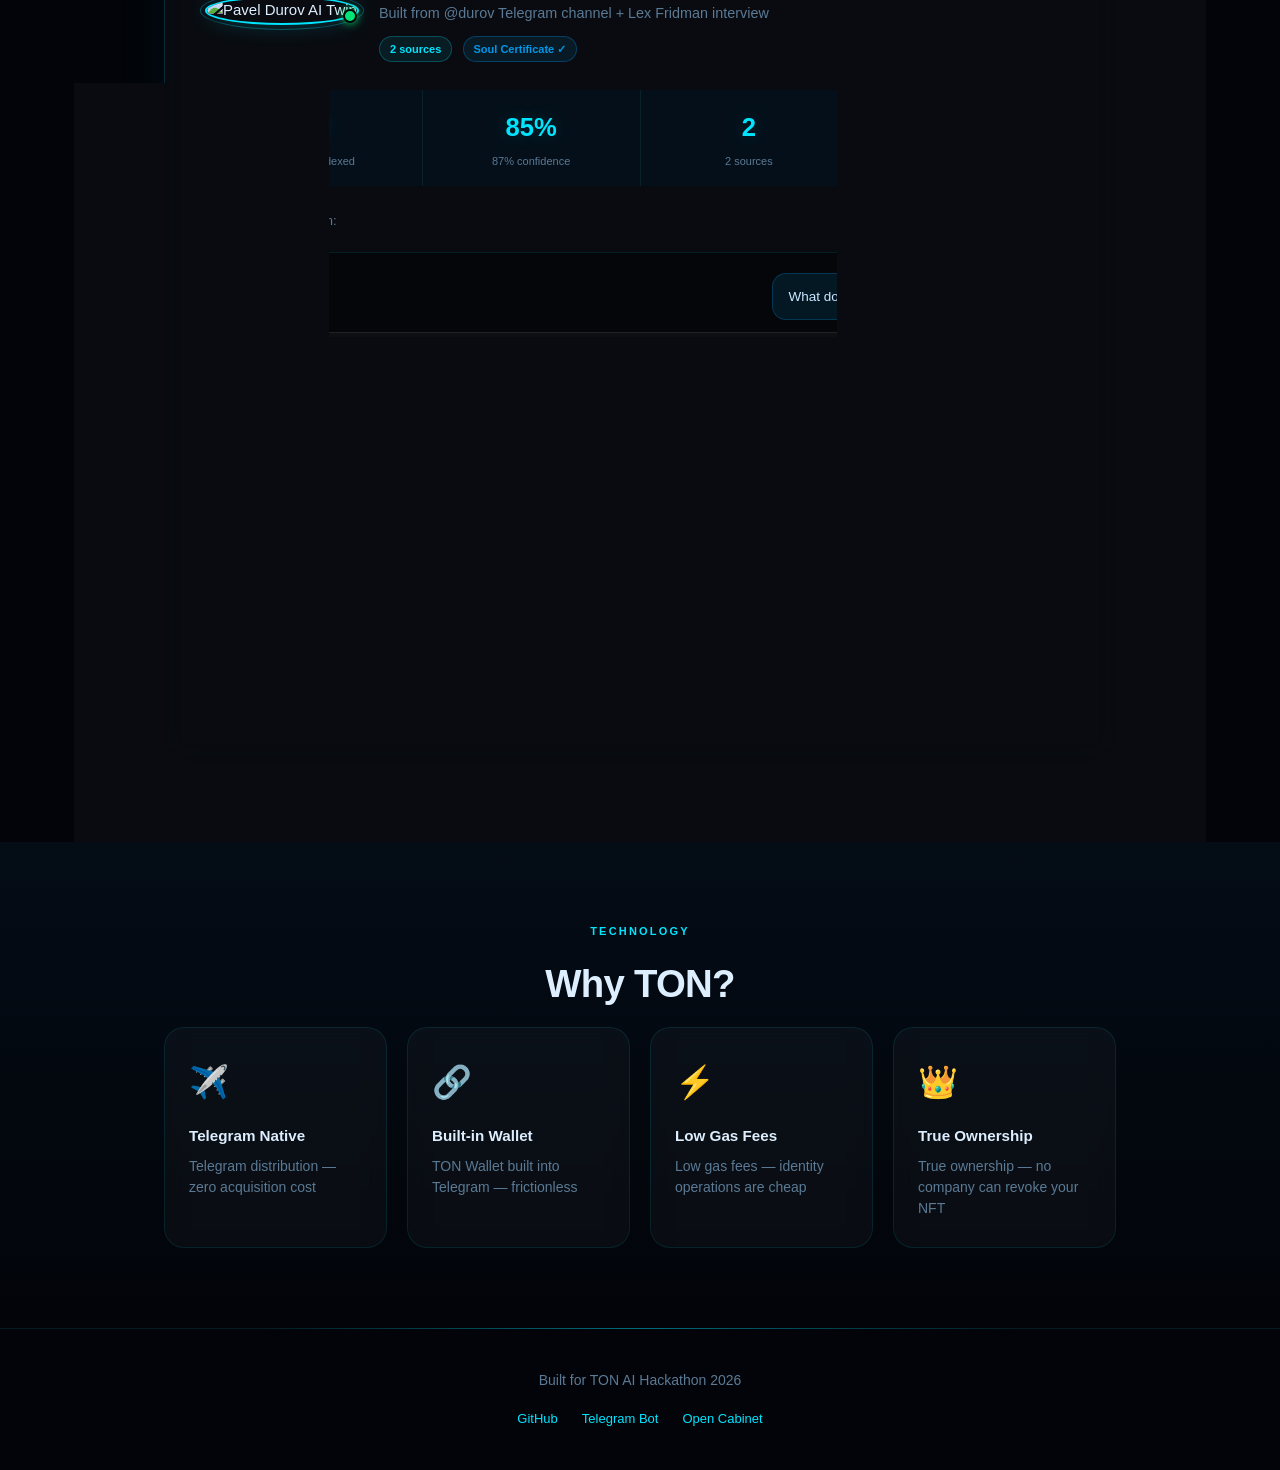
==== commit 6551a344: "fix: complete truncated inline script in index.html — restore particles and AOS Both eiva-web and do" ====
--- a/docs/index.html
+++ b/docs/index.html
@@ -205,43 +205,47 @@
   </div>
 </footer>
 
-<!-- Particles.js CDN -->
-<script src="https://cdnjs.cloudflare.com/ajax/libs/particles.js/2.0.0/particles.min.js"></script>
-<script src="js/i18n.js"></script>
+<!-- Particles.js (vendored to avoid CDN/CSP issues) -->
+<script src="js/vendor/particles.min.js"></script>
+<!-- TonConnect UI -->
+<script src="https://unpkg.com/@tonconnect/ui@2.0.6/dist/tonconnect-ui.min.js"></script>
+<script src="js/i18n.js?v=20260327133627"></script>
 
 <script>
-/* ── Particles Neural Network ── */
-particlesJS('particles-js', {
-  particles: {
-    number: { value: 70, density: { enable: true, value_area: 900 } },
-    color: { value: ['#00e5ff', '#0098ea', '#8b5cf6'] },
-    shape: { type: 'circle' },
-    opacity: { value: 0.4, random: true, anim: { enable: true, speed: 0.5, opacity_min: 0.1 } },
-    size: { value: 2, random: true },
-    line_linked: {
-      enable: true, distance: 160,
-      color: '#00e5ff', opacity: 0.12, width: 1
+function initParticles() {
+  if (!window.particlesJS) return;
+  window.particlesJS('particles-js', {
+    particles: {
+      number: { value: 70, density: { enable: true, value_area: 900 } },
+      color: { value: ['#00e5ff', '#0098ea', '#8b5cf6'] },
+      shape: { type: 'circle' },
+      opacity: { value: 0.4, random: true, anim: { enable: true, speed: 0.5, opacity_min: 0.1 } },
+      size: { value: 2, random: true },
+      line_linked: {
+        enable: true, distance: 160,
+        color: '#00e5ff', opacity: 0.12, width: 1
+      },
+      move: {
+        enable: true, speed: 0.6, direction: 'none',
+        random: true, straight: false, out_mode: 'out',
+        attract: { enable: false }
+      }
     },
-    move: {
-      enable: true, speed: 0.6, direction: 'none',
-      random: true, straight: false, out_mode: 'out',
-      attract: { enable: false }
-    }
-  },
-  interactivity: {
-    detect_on: 'canvas',
-    events: {
-      onhover: { enable: true, mode: 'grab' },
-      onclick: { enable: true, mode: 'push' },
-      resize: true
+    interactivity: {
+      detect_on: 'canvas',
+      events: {
+        onhover: { enable: true, mode: 'grab' },
+        onclick: { enable: true, mode: 'push' },
+        resize: true
+      },
+      modes: {
+        grab: { distance: 180, line_linked: { opacity: 0.5 } },
+        push: { particles_nb: 3 }
+      }
     },
-    modes: {
-      grab: { distance: 180, line_linked: { opacity: 0.5 } },
-      push: { particles_nb: 3 }
-    }
-  },
-  retina_detect: true
-});
+    retina_detect: true
+  });
+}
 
 /* ── AOS scroll animations (lightweight built-in) ── */
 function initAOS() {
@@ -251,9 +255,10 @@
       if (e.isIntersecting) {
         const delay = parseInt(e.target.dataset.aosDelay || 0);
         setTimeout(() => e.target.classList.add('aos-animate'), delay);
+        observer.unobserve(e.target);
       }
     });
-  }, { threshold: 0.15 });
+  }, { threshold: 0.05, rootMargin: '0px 0px -20px 0px' });
   items.forEach(el => observer.observe(el));
 }
 
@@ -288,7 +293,9 @@
 }
 
 document.addEventListener('DOMContentLoaded', () => {
-  initAOS();
+  document.documentElement.dataset.js = 'on';
+  try { initParticles(); } catch (e) { console.error('[particles] init failed', e); }
+  try { initAOS(); } catch (e) { console.error('[aos] init failed', e); }
 
   // Animate stats when they come into view
   const statsSection = document.querySelector('.demo-stats');
@@ -300,10 +307,11 @@
         animateCounter(document.getElementById('stat-src'), 2, 600);
         io.disconnect();
       }
-    }, { threshold: 0.5 });
+    }, { threshold: 0.3 });
     io.observe(statsSection);
   }
 });
 </script>
+
 </body>
-</html>
+</html>
--- a/docs/css/style.css
+++ b/docs/css/style.css
@@ -360,16 +360,12 @@
 .step p { font-size: .875rem; color: var(--muted); line-height: 1.5; }
 
 /* Entrance animations */
-[data-aos] { opacity: 0; transition: all 0.6s ease-out; }
-[data-aos].aos-animate { opacity: 1; }
-[data-aos="fade-up"] { transform: translateY(30px); }
-[data-aos="fade-up"].aos-animate { transform: translateY(0); }
-[data-aos="fade-right"] { transform: translateX(-30px); }
-[data-aos="fade-right"].aos-animate { transform: translateX(0); }
-[data-aos="fade-left"] { transform: translateX(30px); }
-[data-aos="fade-left"].aos-animate { transform: translateX(0); }
-[data-aos="zoom-in"] { transform: scale(0.9); }
-[data-aos="zoom-in"].aos-animate { transform: scale(1); }
+[data-aos] { opacity: 0; transition: opacity 0.6s ease-out, transform 0.6s ease-out; }
+[data-aos].aos-animate { opacity: 1 !important; transform: none !important; }
+[data-aos="fade-up"] { transform: translateY(24px); }
+[data-aos="fade-right"] { transform: translateX(-24px); }
+[data-aos="fade-left"] { transform: translateX(24px); }
+[data-aos="zoom-in"] { transform: scale(0.92); }
 
 /* ══════════════════════════════
    DEMO SECTION
